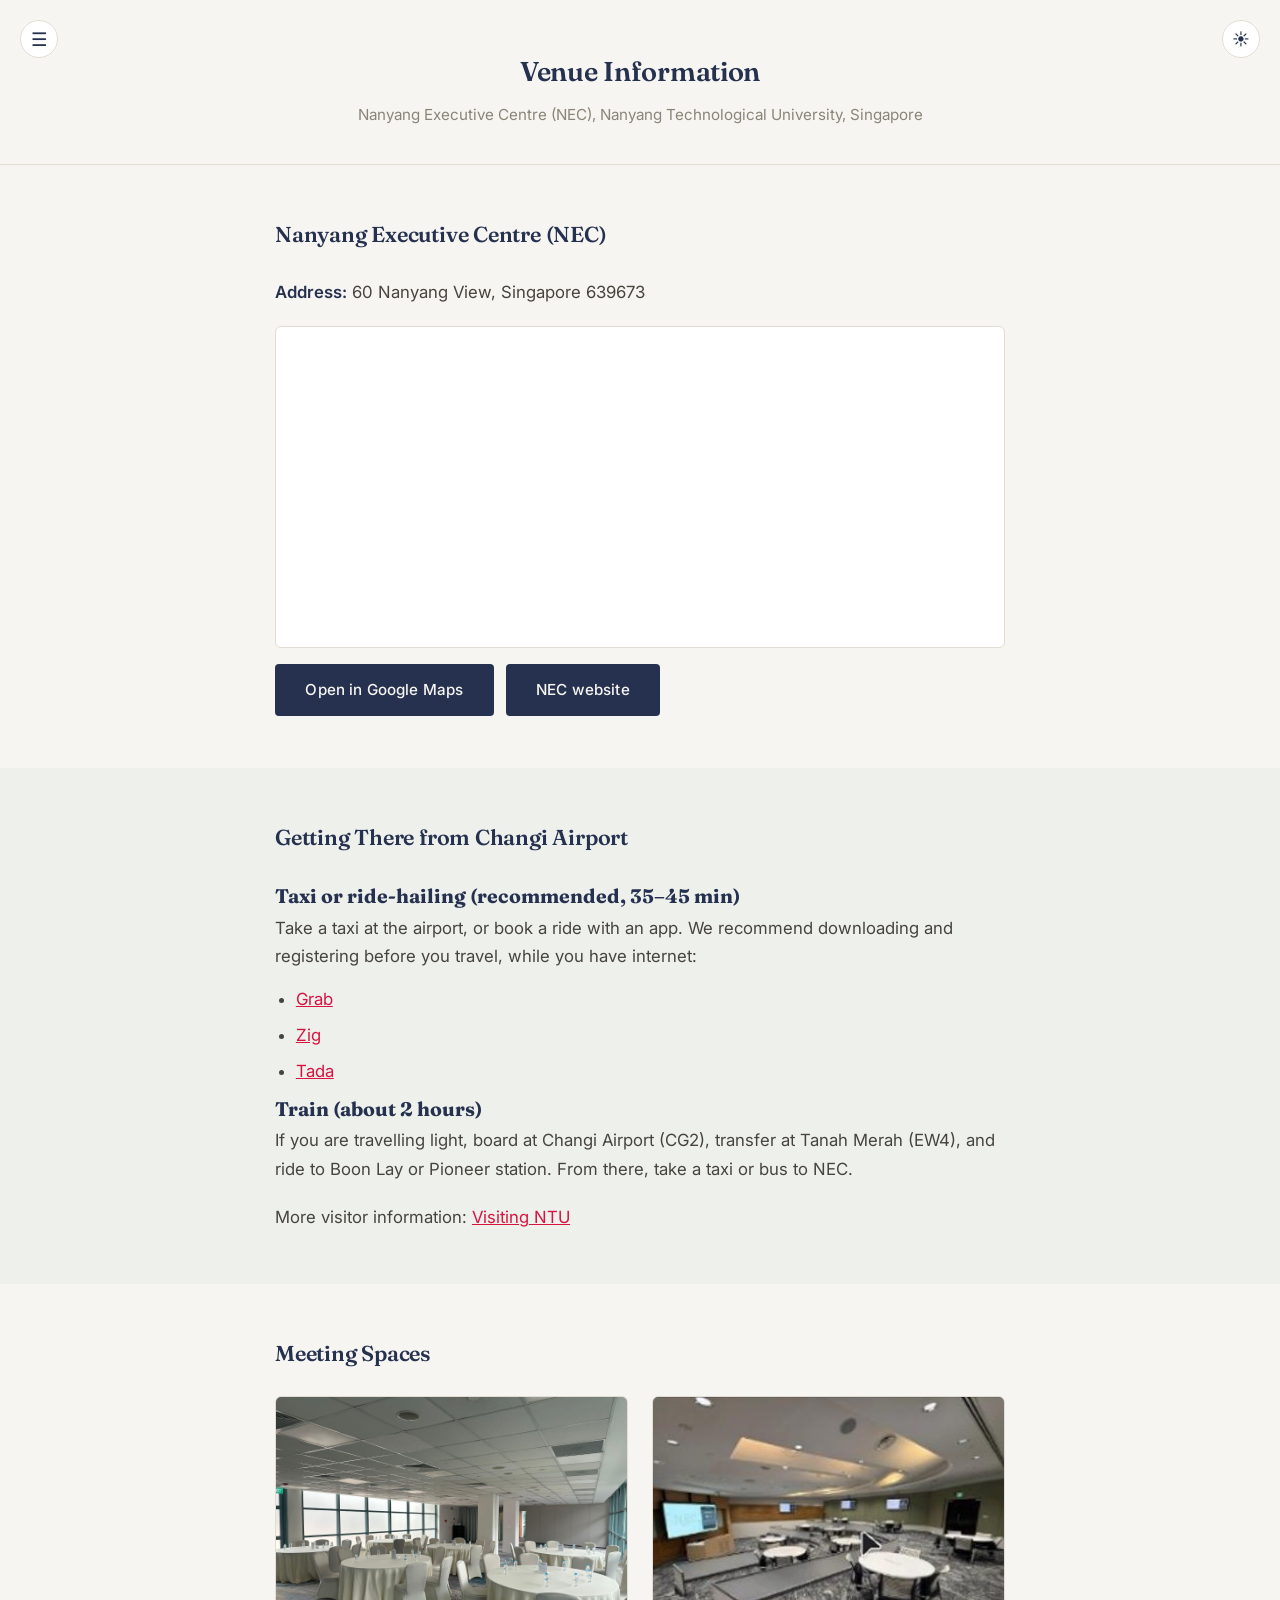
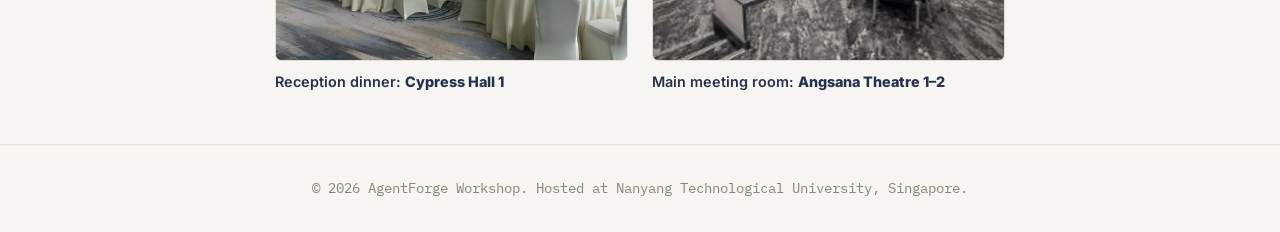
==== venue.html @ 12aa5a6a "Add venue page, nav menu, and venue links in schedule Co-Authored-By: Claude Sonnet 5.5 <noreply@ant" ====
<!DOCTYPE html>
<html lang="en">
<head>
  <meta charset="UTF-8">
  <meta name="viewport" content="width=device-width, initial-scale=1.0">
  <title>Venue — AgentForge Workshop at NTU</title>
  <link rel="preconnect" href="https://fonts.googleapis.com">
  <link rel="preconnect" href="https://fonts.gstatic.com" crossorigin>
  <link href="https://fonts.googleapis.com/css2?family=Fraunces:opsz,wght@9..144,500;9..144,600&family=Inter:wght@400;500;600;800&family=IBM+Plex+Mono:wght@500&display=swap" rel="stylesheet">
  <style>
:root {
      --bg: #f7f5f1;
      --bg-panel: #ffffff;
      --bg-panel-alt: #eef0ec;
      --ink: #26314f;
      --text: #47443e;
      --text-light: #8a8578;
      --accent: #D71440;
      --accent-warm: #F1B82D;
      --border: #e2ddd2;
      --ev-keynote: #e3eedd;
      --ev-tutorial: #dfe9f3;
      --ev-hack: #f8e8d3;
      --max-width: 730px;
      --font-display: 'Fraunces', Georgia, serif;
      --font-body: 'Inter', 'Segoe UI', system-ui, -apple-system, sans-serif;
      --font-mono: 'IBM Plex Mono', ui-monospace, 'SFMono-Regular', monospace;
    }

    [data-theme="dark"] {
      --bg: #1b1e26;
      --bg-panel: #21252f;
      --bg-panel-alt: #262a35;
      --ink: #dbe1f0;
      --text: #c7c3ba;
      --text-light: #8b8779;
      --accent: #cf4b12;
      --accent-warm: #d99257;
      --border: #333748;
      --ev-keynote: #26382f;
      --ev-tutorial: #25344a;
      --ev-hack: #403329;
    }

    * { margin: 0; padding: 0; box-sizing: border-box; }

    body {
      font-family: var(--font-body);
      font-size: 1.05rem;
      color: var(--text);
      line-height: 1.7;
      background: var(--bg);
      transition: background 0.2s, color 0.2s;
    }

    .container {
      max-width: var(--max-width);
      margin: 0 auto;
    }

    h1, h2, h3 {
      font-family: var(--font-display);
      color: var(--ink);
    }

    /* ── Sections ── */
    section {
      padding: 3.25rem 1.5rem;
      background: var(--bg);
    }
    section:nth-child(even) {
      background: var(--bg-panel-alt);
    }

    h2 {
      font-size: 1.55rem;
      font-weight: 600;
      margin-bottom: 1.5rem;
      letter-spacing: -0.01em;
    }
    p + p, p + ul, ul + p { margin-top: 0.9rem; }
    ul { padding-left: 1.3rem; }
    li { margin-bottom: 0.45rem; }
    strong { color: var(--ink); font-weight: 600; }

    /* ── CTA Button ── */
    .cta {
      display: inline-block;
      margin-top: 1.75rem;
      padding: 0.8rem 1.9rem;
      background: var(--ink);
      color: var(--bg);
      text-decoration: none;
      border-radius: 4px;
      font-weight: 500;
      font-size: 0.95rem;
      letter-spacing: 0.01em;
      transition: background 0.2s, transform 0.2s;
    }
    .cta:hover {
      background: var(--accent);
      transform: translateY(-1px);
    }

    /* ── Dark Mode Toggle ── */
    #theme-toggle {
      position: fixed;
      top: 1.25rem;
      right: 1.25rem;
      z-index: 100;
      background: var(--bg-panel);
      color: var(--ink);
      border: 1px solid var(--border);
      border-radius: 999px;
      width: 2.4rem;
      height: 2.4rem;
      display: flex;
      align-items: center;
      justify-content: center;
      font-size: 1.05rem;
      cursor: pointer;
      font-family: inherit;
      transition: background 0.2s, color 0.2s, border-color 0.2s;
    }
    #theme-toggle:hover {
      border-color: var(--accent);
    }
    #theme-toggle:focus-visible,
    a:focus-visible,
    .cta:focus-visible {
      outline: 2px solid var(--accent);
      outline-offset: 2px;
    }

    /* ── Footer ── */
    footer {
      text-align: center;
      padding: 2rem 1.5rem;
      font-size: 0.85rem;
      font-family: var(--font-mono);
      color: var(--text-light);
      border-top: 1px solid var(--border);
      background: var(--bg);
    }

    
    /* ── Nav menu ── */
    html { scroll-behavior: smooth; }
    #menu-toggle {
      position: fixed; top: 1.25rem; left: 1.25rem; z-index: 100;
      background: var(--bg-panel); color: var(--ink);
      border: 1px solid var(--border); border-radius: 999px;
      width: 2.4rem; height: 2.4rem; display: flex; align-items: center; justify-content: center;
      font-size: 1.15rem; line-height: 1; cursor: pointer; font-family: inherit;
      transition: background 0.2s, color 0.2s, border-color 0.2s;
    }
    #menu-toggle:hover, #menu-toggle[aria-expanded="true"] { border-color: var(--accent); }
    #menu-toggle:focus-visible { outline: 2px solid var(--accent); outline-offset: 2px; }
    #site-menu {
      position: fixed; top: 4rem; left: 1.25rem; z-index: 100; min-width: 11rem;
      background: var(--bg-panel); border: 1px solid var(--border); border-radius: 8px;
      padding: 0.4rem; box-shadow: 0 6px 20px rgba(0,0,0,0.12);
    }
    #site-menu[hidden] { display: none; }
    #site-menu a {
      display: block; padding: 0.45rem 0.8rem; border-radius: 5px;
      color: var(--ink); text-decoration: none; font-size: 0.95rem; line-height: 1.4;
    }
    #site-menu a:hover, #site-menu a:focus-visible { background: var(--bg-panel-alt); color: var(--accent); outline: none; }
    @media (prefers-reduced-motion: reduce) { html { scroll-behavior: auto; } }

    /* ── Venue page ── */
    .venue-head {
      text-align: center;
      padding: 3rem 1.5rem 2.25rem;
      border-bottom: 1px solid var(--border);
      background: var(--bg);
    }
    .venue-head h1 { font-size: 1.7rem; font-weight: 600; letter-spacing: -0.01em; margin-bottom: 0.5rem; }
    .venue-head p { color: var(--text-light); font-size: 0.95rem; }
    a { color: var(--accent); }
    section h2 { font-size: 1.35rem; }
    .rooms { display: grid; grid-template-columns: 1fr 1fr; gap: 1.5rem; margin-top: 1.25rem; }
    .room img, .room .ph {
      width: 100%; aspect-ratio: 4 / 3; object-fit: cover; display: block;
      border-radius: 6px; border: 1px solid var(--border); background: var(--bg-panel);
    }
    .room .ph { display: none; align-items: center; justify-content: center; color: var(--text-light); font-size: 0.85rem; text-align: center; padding: 1rem; }
    .room figcaption { margin-top: 0.6rem; font-size: 0.9rem; line-height: 1.5; color: var(--text-light); }
    .room figcaption strong { display: block; color: var(--ink); }
    .room figcaption .room-name { font-weight: 800; }
    .map-wrap { margin-top: 1.25rem; border: 1px solid var(--border); border-radius: 6px; overflow: hidden; background: var(--bg-panel); }
    .map-wrap iframe { display: block; width: 100%; height: 320px; border: 0; }
    .btn-row { display: flex; flex-wrap: wrap; gap: 0.75rem; margin-top: 1rem; }
    .btn-row .cta { margin-top: 0; }
    .facts { list-style: none; padding: 0; }
    .facts li { margin-bottom: 0.35rem; }
    @media (max-width: 640px) {
      .rooms { grid-template-columns: 1fr; }
      .map-wrap iframe { height: 260px; }
    }
    @media (prefers-reduced-motion: reduce) { * { transition: none !important; } }
  </style>
</head>
<body>

  <button id="menu-toggle" aria-label="Open menu" aria-expanded="false" aria-controls="site-menu">☰</button>
  <nav id="site-menu" aria-label="Site sections" hidden>
    <a href="index.html">Home</a>
    <a href="index.html#about">About</a>
    <a href="index.html#speakers">Speakers</a>
    <a href="index.html#schedule">Schedule</a>
    <a href="index.html#team">Team</a>
    <a href="index.html#sponsors">Sponsors</a>
    <a href="venue.html">Venue</a>
  </nav>

  <button id="theme-toggle" aria-label="Toggle dark mode">☀</button>

  <header class="venue-head">
    <h1>Venue Information</h1>
    <p>Nanyang Executive Centre (NEC), Nanyang Technological University, Singapore</p>
  </header>

  <section id="where">
    <div class="container">
      <h2>Nanyang Executive Centre (NEC)</h2>
      <ul class="facts">
        <li><strong>Address:</strong> 60 Nanyang View, Singapore 639673</li>
      </ul>
      <div class="map-wrap">
        <iframe title="Map of Nanyang Executive Centre" loading="lazy" referrerpolicy="no-referrer-when-downgrade" allowfullscreen
          src="https://www.google.com/maps?q=Nanyang+Executive+Centre,+60+Nanyang+View,+Singapore+639673&amp;output=embed"></iframe>
      </div>
      <div class="btn-row">
        <a class="cta" href="https://maps.app.goo.gl/i3duLup5Asrdcw2KA" target="_blank" rel="noopener">Open in Google Maps</a>
        <a class="cta" href="https://www.ntu.edu.sg/life-at-ntu/accommodation/nanyang-executive-centre" target="_blank" rel="noopener">NEC website</a>
      </div>
    </div>
  </section>

  <section id="getting-there">
    <div class="container">
      <h2>Getting There from Changi Airport</h2>
      <h3 class="subhead">Taxi or ride-hailing (recommended, 35–45 min)</h3>
      <p>Take a taxi at the airport, or book a ride with an app. We recommend downloading and registering before you travel, while you have internet:</p>
      <ul>
        <li><a href="https://www.grab.com/sg/" target="_blank" rel="noopener">Grab</a></li>
        <li><a href="https://zig.live/" target="_blank" rel="noopener">Zig</a></li>
        <li><a href="https://tada.global/" target="_blank" rel="noopener">Tada</a></li>
      </ul>
      <h3 class="subhead">Train (about 2 hours)</h3>
      <p>If you are travelling light, board at Changi Airport (CG2), transfer at Tanah Merah (EW4), and ride to Boon Lay or Pioneer station. From there, take a taxi or bus to NEC.</p>
      <p style="margin-top:1.25rem">More visitor information: <a href="https://www.ntu.edu.sg/about-us/visiting-ntu" target="_blank" rel="noopener">Visiting NTU</a></p>
    </div>
  </section>

  <section id="rooms">
    <div class="container">
      <h2>Meeting Spaces</h2>
      <div class="rooms">
        <figure class="room">
          <img src="assets/venue/Cypress.jpeg" alt="Cypress Hall 1 at NEC" loading="lazy" onerror="this.style.display='none';this.nextElementSibling.style.display='flex'">
          <div class="ph">Photo coming soon</div>
          <figcaption><strong>Reception dinner: <span class="room-name">Cypress Hall 1</span></strong></figcaption>
        </figure>
        <figure class="room">
          <img src="assets/venue/Angsana.jpeg" alt="Angsana Theatre 1–2 at NEC" loading="lazy" onerror="this.style.display='none';this.nextElementSibling.style.display='flex'">
          <div class="ph">Photo coming soon</div>
          <figcaption><strong>Main meeting room: <span class="room-name">Angsana Theatre 1–2</span></strong></figcaption>
        </figure>
      </div>
    </div>
  </section>

  <footer>
    <p>&copy; 2026 AgentForge Workshop. Hosted at Nanyang Technological University, Singapore.</p>
  </footer>

  <script>
    const toggle = document.getElementById('theme-toggle');
    if (localStorage.getItem('theme') === 'dark') {
      document.body.setAttribute('data-theme', 'dark');
      toggle.textContent = '☾';
    }
    toggle.addEventListener('click', () => {
      if (document.body.getAttribute('data-theme') === 'dark') {
        document.body.removeAttribute('data-theme');
        toggle.textContent = '☀';
        localStorage.setItem('theme', 'light');
      } else {
        document.body.setAttribute('data-theme', 'dark');
        toggle.textContent = '☾';
        localStorage.setItem('theme', 'dark');
      }
    });
    const menuBtn = document.getElementById('menu-toggle');
    const menu = document.getElementById('site-menu');
    function setMenu(open) {
      menu.hidden = !open;
      menuBtn.setAttribute('aria-expanded', String(open));
      menuBtn.textContent = open ? '✕' : '☰';
    }
    menuBtn.addEventListener('click', () => setMenu(menu.hidden));
    menu.addEventListener('click', e => { if (e.target.tagName === 'A') setMenu(false); });
    document.addEventListener('click', e => { if (!menu.hidden && !menu.contains(e.target) && e.target !== menuBtn) setMenu(false); });
    document.addEventListener('keydown', e => { if (e.key === 'Escape' && !menu.hidden) { setMenu(false); menuBtn.focus(); } });
  </script>

</body>
</html>
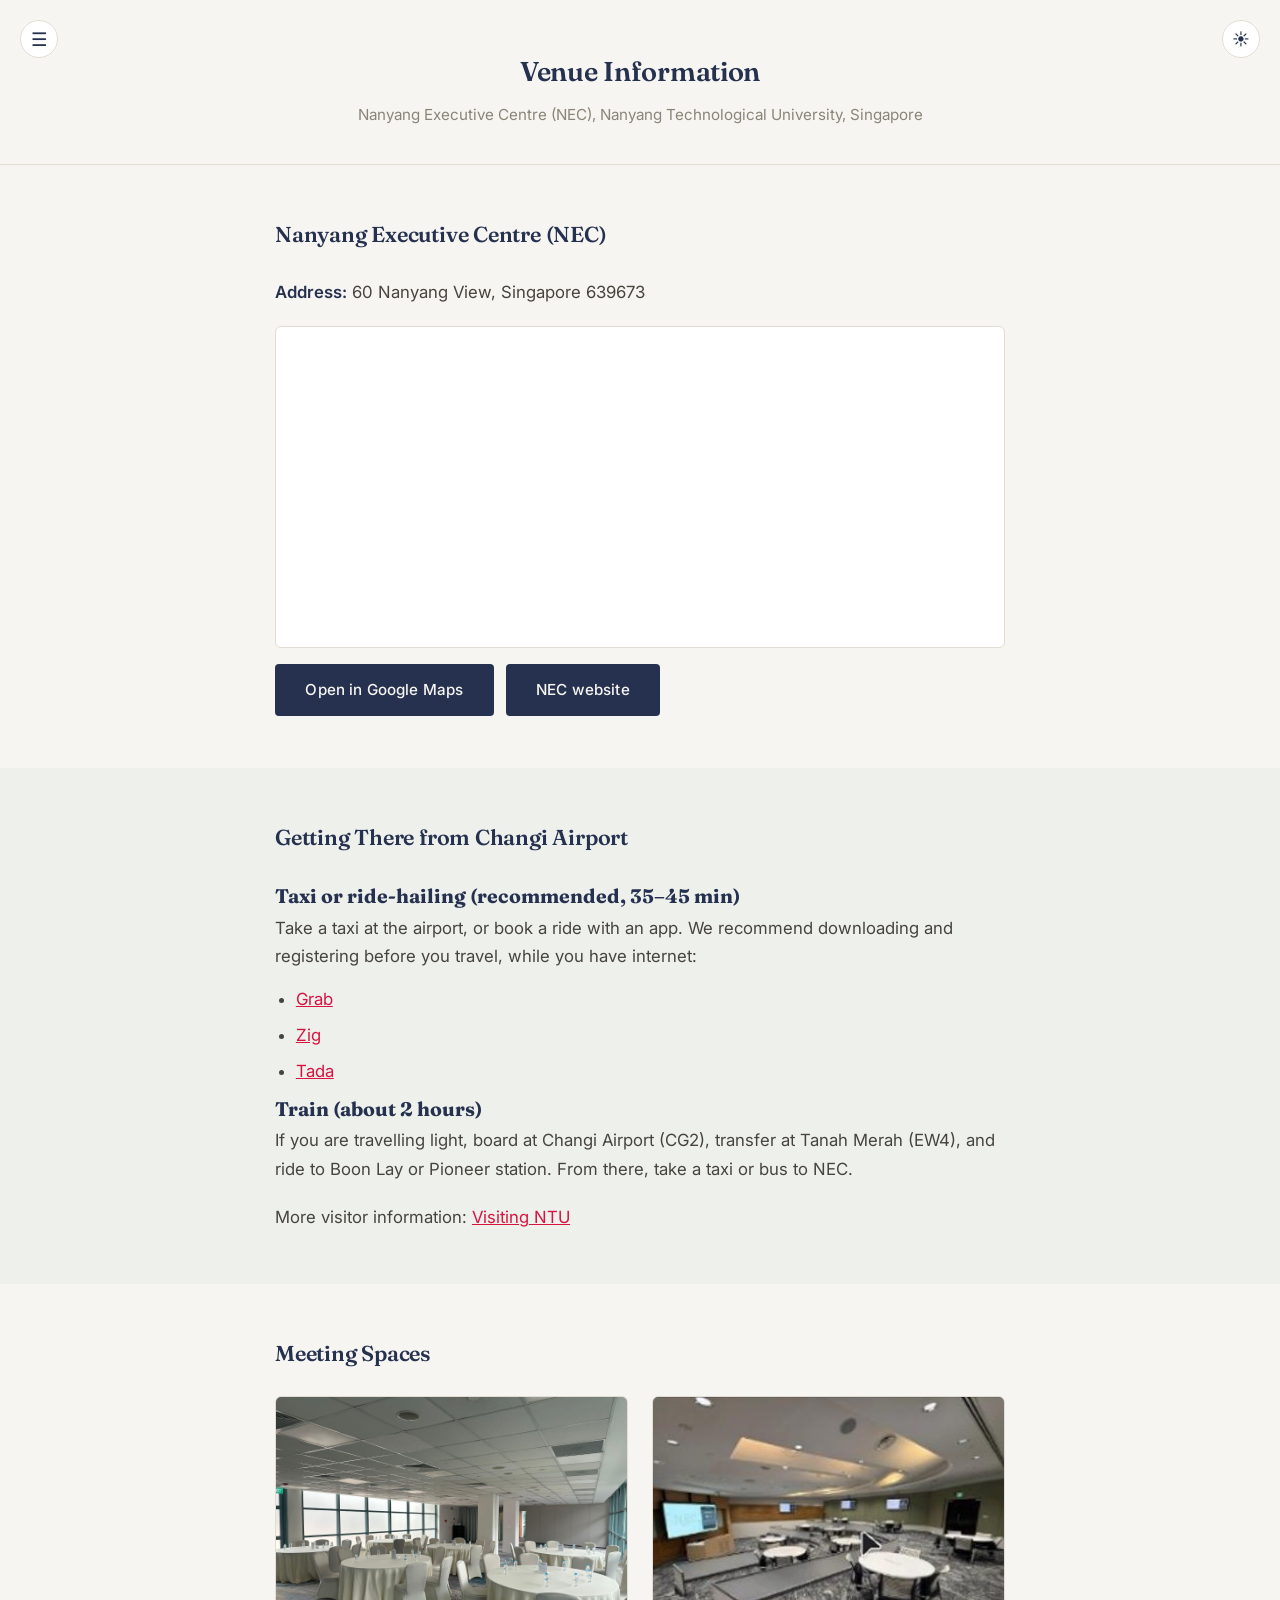
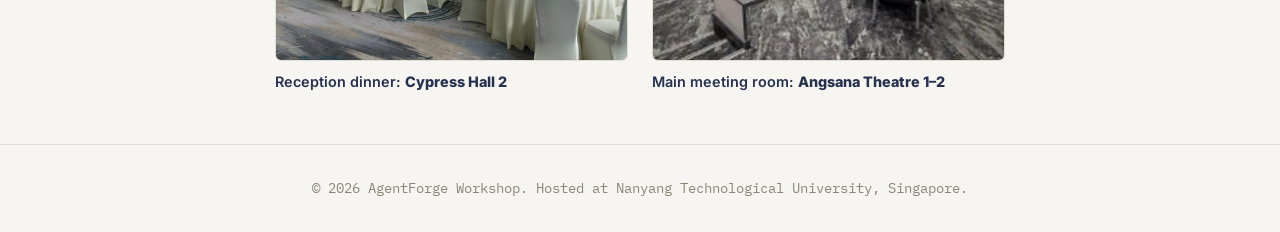
==== commit 9eb1fe16: "Update Cypress Hall image and caption details" ====
--- a/venue.html
+++ b/venue.html
@@ -260,9 +260,9 @@
       <h2>Meeting Spaces</h2>
       <div class="rooms">
         <figure class="room">
-          <img src="assets/venue/Cypress.jpeg" alt="Cypress Hall 1 at NEC" loading="lazy" onerror="this.style.display='none';this.nextElementSibling.style.display='flex'">
+          <img src="assets/venue/Cypress.jpeg" alt="Cypress Hall 2 at NEC" loading="lazy" onerror="this.style.display='none';this.nextElementSibling.style.display='flex'">
           <div class="ph">Photo coming soon</div>
-          <figcaption><strong>Reception dinner: <span class="room-name">Cypress Hall 1</span></strong></figcaption>
+          <figcaption><strong>Reception dinner: <span class="room-name">Cypress Hall 2</span></strong></figcaption>
         </figure>
         <figure class="room">
           <img src="assets/venue/Angsana.jpeg" alt="Angsana Theatre 1–2 at NEC" loading="lazy" onerror="this.style.display='none';this.nextElementSibling.style.display='flex'">
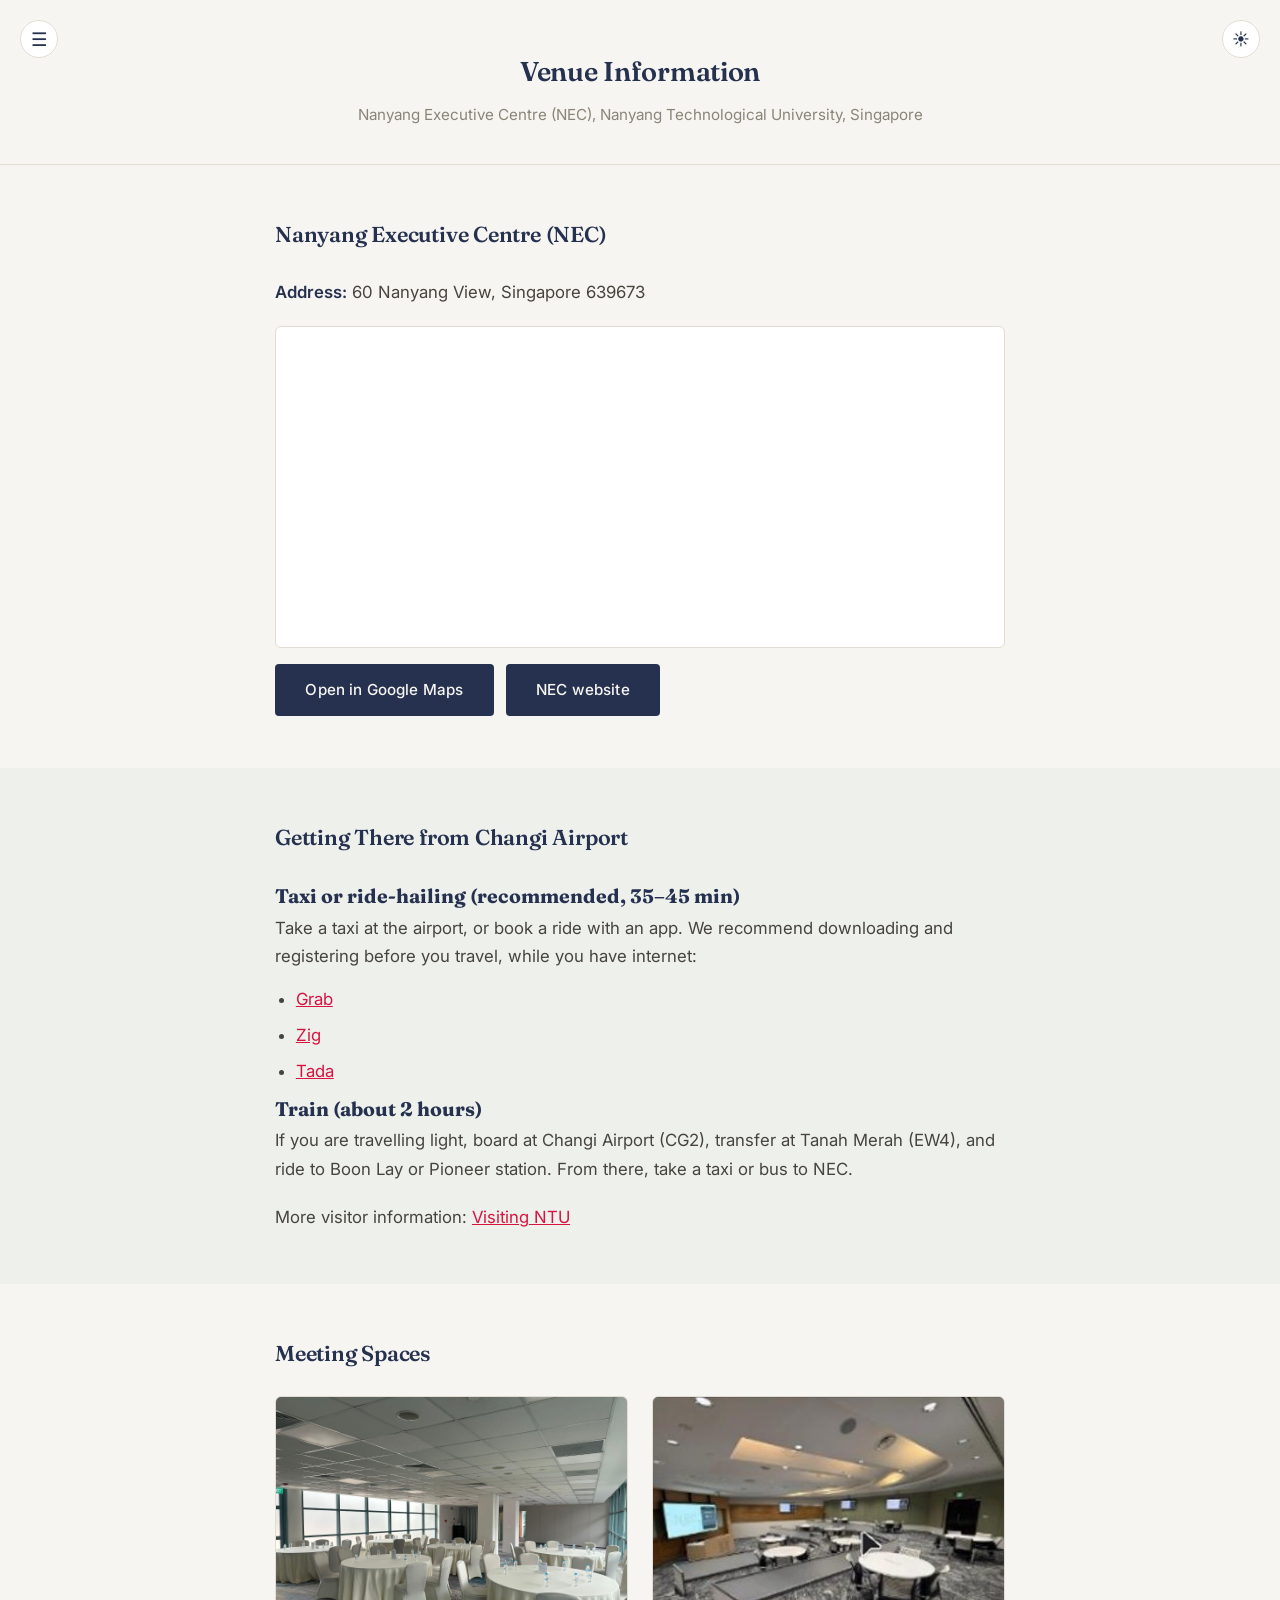
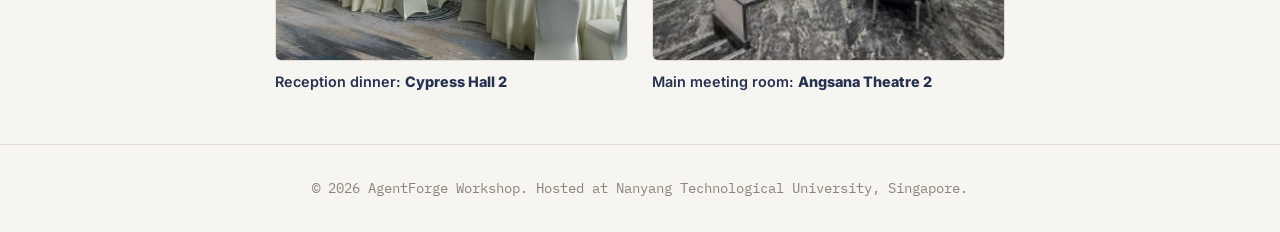
==== commit 38ad83e9: "Update image alt text and figure captions for Angsana" ====
--- a/venue.html
+++ b/venue.html
@@ -265,9 +265,9 @@
           <figcaption><strong>Reception dinner: <span class="room-name">Cypress Hall 2</span></strong></figcaption>
         </figure>
         <figure class="room">
-          <img src="assets/venue/Angsana.jpeg" alt="Angsana Theatre 1–2 at NEC" loading="lazy" onerror="this.style.display='none';this.nextElementSibling.style.display='flex'">
+          <img src="assets/venue/Angsana.jpeg" alt="Angsana Theatre 2 at NEC" loading="lazy" onerror="this.style.display='none';this.nextElementSibling.style.display='flex'">
           <div class="ph">Photo coming soon</div>
-          <figcaption><strong>Main meeting room: <span class="room-name">Angsana Theatre 1–2</span></strong></figcaption>
+          <figcaption><strong>Main meeting room: <span class="room-name">Angsana Theatre 2</span></strong></figcaption>
         </figure>
       </div>
     </div>
